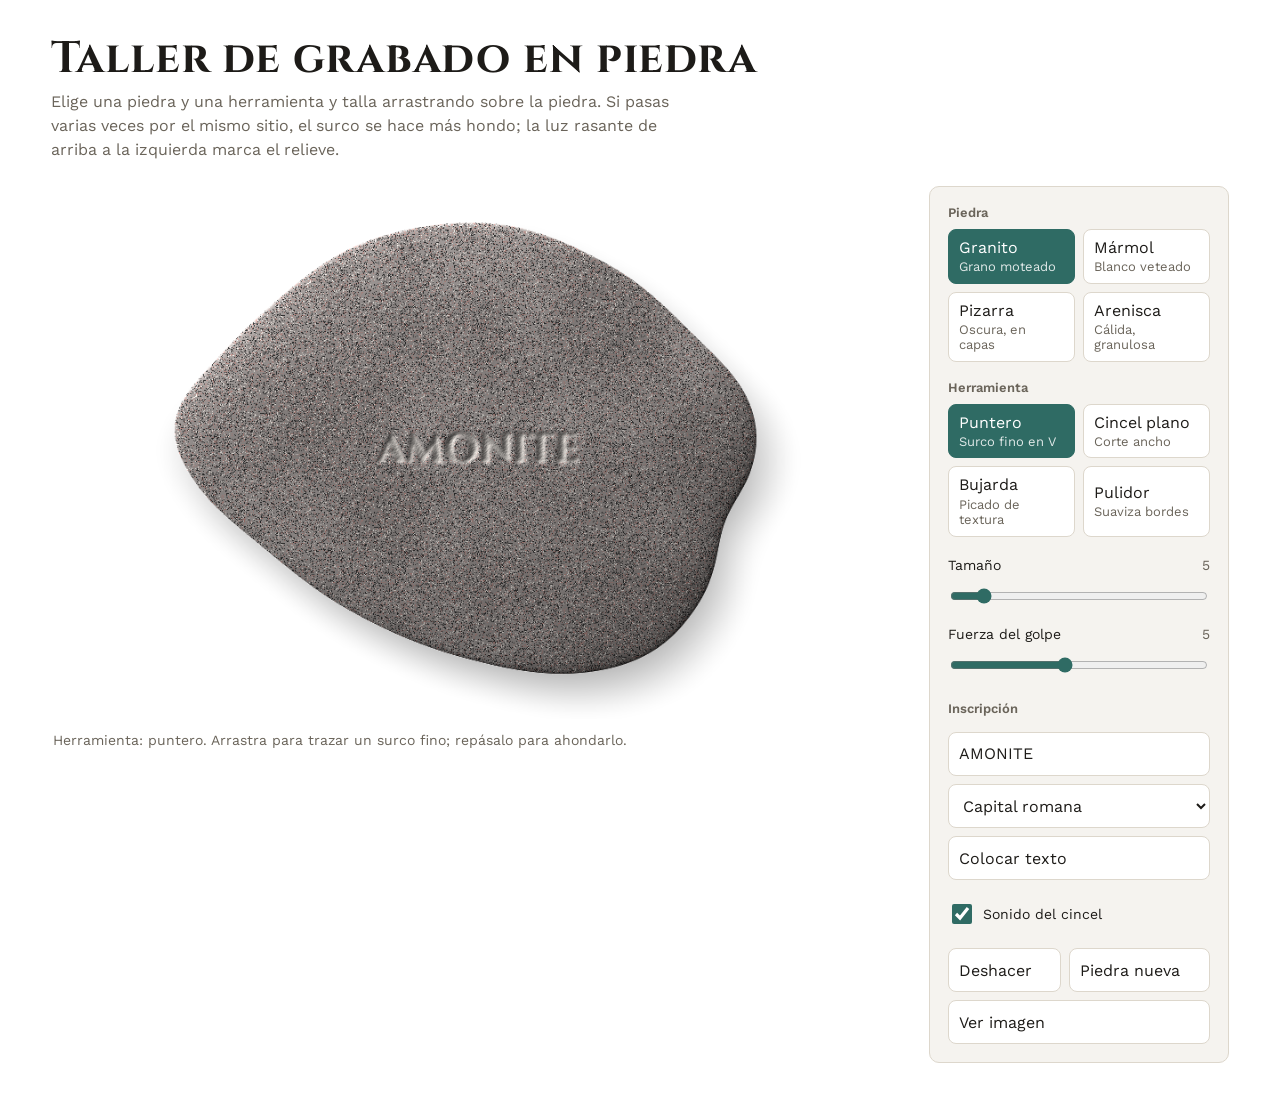
==== index.html @ 9879a631 "Add files via upload" ====
<!DOCTYPE html>
<html lang="es">
<head>
<meta charset="utf-8">
<meta name="description" content="Simulador para grabar a cincel sobre piedra: granito, mármol, pizarra y arenisca.">
<meta name="viewport" content="width=device-width,initial-scale=1">
<title>Taller de grabado en piedra</title>
<link rel="preconnect" href="https://fonts.googleapis.com">
<link rel="stylesheet" href="https://fonts.googleapis.com/css2?family=Cinzel:wght@500;700&family=Work+Sans:wght@400;500;600&display=swap">
<link rel="stylesheet" href="style.css">
</head>
<body>
<header>
  <h1>Taller de grabado en piedra</h1>
  <p>Elige una piedra y una herramienta y talla arrastrando sobre la piedra. Si pasas varias veces por el mismo sitio, el surco se hace más hondo; la luz rasante de arriba a la izquierda marca el relieve.</p>
</header>
<main>
  <section class="bench">
    <div class="slab" id="slab">
      <canvas id="cv" width="960" height="600" aria-label="Piedra para grabar"></canvas>
      <canvas id="fx" width="960" height="600" aria-hidden="true"></canvas>
    </div>
    <p class="hint" id="hint">Herramienta: puntero. Arrastra para trazar un surco fino.</p>
  </section>
  <aside>
    <div>
      <h2>Piedra</h2>
      <div class="grid" id="stones"></div>
    </div>
    <div>
      <h2>Herramienta</h2>
      <div class="grid" id="tools"></div>
    </div>
    <div style="display:grid;gap:10px">
      <label class="r">Tamaño <output id="szO"></output><input type="range" id="sz" min="2" max="30" value="5"></label>
      <label class="r">Fuerza del golpe <output id="frO"></output><input type="range" id="fr" min="1" max="10" value="5"></label>
    </div>
    <div class="txt">
      <h2>Inscripción</h2>
      <input type="text" id="tx" value="AMONITE" maxlength="40" aria-label="Texto a grabar">
      <div class="row">
        <select id="fo" aria-label="Tipo de letra">
          <option value="700 VAR Cinzel, serif">Capital romana</option>
          <option value="600 VAR 'Work Sans', sans-serif">Palo seco</option>
          <option value="italic 500 VAR Georgia, serif">Cursiva</option>
        </select>
        <button id="txB" aria-pressed="false">Colocar texto</button>
      </div>
    </div>
    <label class="chk"><input type="checkbox" id="snd" checked> Sonido del cincel</label>
    <div class="row">
      <button id="undo">Deshacer</button>
      <button id="reset">Piedra nueva</button>
      <button id="save">Ver imagen</button>
    </div>
  </aside>
</main>
<div class="modal" id="modal" role="dialog" aria-modal="true" aria-label="Imagen de la piedra">
  <div>
    <img id="out" alt="Tu piedra grabada">
    
    <div class="row"><a id="dl" class="btn" download="piedra-grabada.png">Descargar PNG</a><button id="close">Cerrar</button></div>
  </div>
</div>
<script src="script.js"></script>
</body>
</html>
---- style.css ----
/* VOICE: tactile, quiet, a stonemason's workshop
   IDEA: a slab lying on the bench, tools racked beside it
   PICTURE: the stone itself, large, lit from the upper left, carved live
   COLOUR and TYPE: workshop plaster ground, charcoal ink, patina-green accent; Cinzel (inscription capitals) + Work Sans
   LAYOUT: slab dominant, tool rack in a column at the side, stacked on phones */
:root{color-scheme:light;--bg:#fff;--panel:#f5f3ef;--ink:#1d1b18;--mute:#6a645a;--line:#ddd7cc;--acc:#2f6b64;--accInk:#fff}
*{box-sizing:border-box;min-width:0}
body{margin:0;background:var(--bg);color:var(--ink);font:16px/1.5 "Work Sans",system-ui,sans-serif;overflow-x:clip}
header{padding:clamp(20px,3vw,36px) max(4vw,16px) 8px;max-width:1320px;margin:auto}
h1{font:700 clamp(28px,4vw,44px)/1.05 Cinzel,serif;margin:0;letter-spacing:.02em;text-wrap:balance}
header p{margin:8px 0 0;color:var(--mute);max-width:62ch}
main{display:grid;grid-template-columns:minmax(0,1fr) 300px;gap:24px;padding:16px max(4vw,16px) 40px;max-width:1320px;margin:auto;align-items:start}
.bench{position:relative}
.slab{position:relative;aspect-ratio:8/5;touch-action:none;cursor:none;background:#fff}
.slab canvas{position:absolute;inset:0;width:100%;height:100%;display:block}
.hint{margin:10px 2px 0;color:var(--mute);font-size:14px}
aside{background:var(--panel);border:1px solid var(--line);border-radius:10px;padding:18px;display:grid;gap:18px}
h2{font:600 13px/1.2 "Work Sans",sans-serif;margin:0 0 8px;color:var(--mute)}
.grid{display:grid;grid-template-columns:1fr 1fr;gap:8px}
button,select,input[type=text]{font:inherit;font-size:16px;color:var(--ink);background:var(--bg);border:1px solid var(--line);border-radius:8px;min-height:44px;padding:8px 10px}
button{cursor:pointer;text-align:start;line-height:1.2}
button small{display:block;color:var(--mute);font-size:13px;margin-top:2px}
button[aria-pressed=true]{background:var(--acc);color:var(--accInk);border-color:var(--acc)}
button[aria-pressed=true] small{color:inherit;opacity:.85}
button:focus-visible,select:focus-visible,input:focus-visible{outline:3px solid var(--acc);outline-offset:2px}
label.r{display:grid;grid-template-columns:1fr auto;gap:2px 8px;font-size:14px}
label.r output{color:var(--mute)}
label.r input{grid-column:1/-1;accent-color:var(--acc);height:32px}
.row{display:flex;gap:8px;flex-wrap:wrap}
.row>*{flex:1 1 auto}
.txt{display:grid;gap:8px}
.chk{display:flex;align-items:center;gap:8px;font-size:14px;min-height:32px}
.chk input{width:20px;height:20px;accent-color:var(--acc)}
.modal{position:fixed;inset:0;background:rgba(0,0,0,.7);display:none;place-items:center;padding:20px;z-index:9}
.modal.on{display:grid}
.modal div{background:var(--panel);padding:16px;border-radius:10px;max-width:min(960px,100%);display:grid;gap:10px}
.modal img{width:100%;height:auto;border-radius:4px}
.modal p{margin:0;font-size:14px;color:var(--mute)}
@media(max-width:900px){main{grid-template-columns:minmax(0,1fr)}}
@media(prefers-reduced-motion:reduce){.slab{transition:none}}
.btn{display:inline-flex;align-items:center;justify-content:center;min-height:44px;padding:8px 12px;border-radius:8px;background:var(--acc);color:var(--accInk);text-decoration:none;font-weight:500}
.btn:focus-visible{outline:3px solid var(--acc);outline-offset:2px}
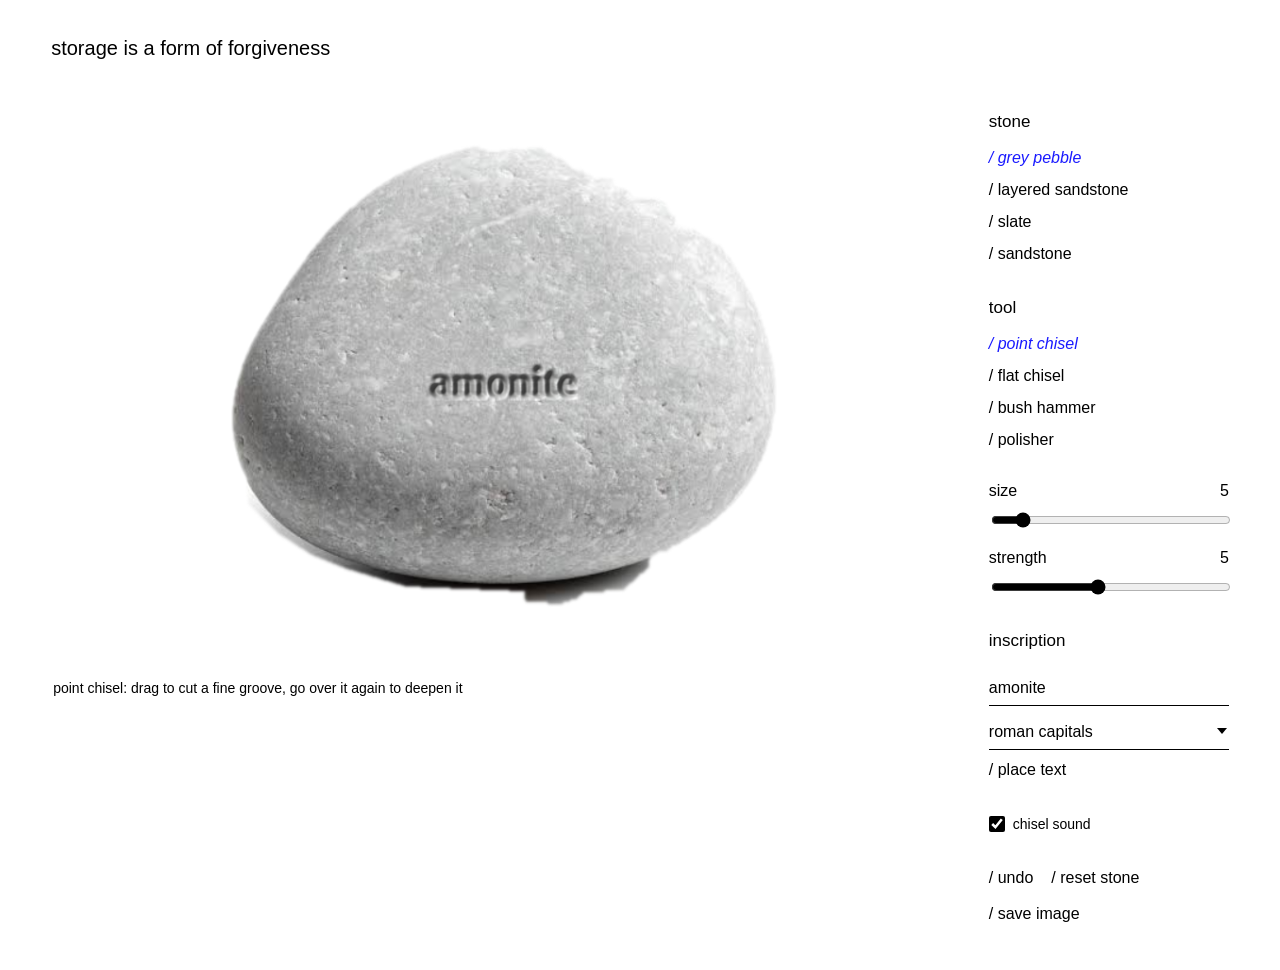
==== commit 914362fc: "Add files via upload" ====
--- a/index.html
+++ b/index.html
@@ -1,65 +1,64 @@
 <!DOCTYPE html>
-<html lang="es">
+<html lang="en">
 <head>
 <meta charset="utf-8">
-<meta name="description" content="Simulador para grabar a cincel sobre piedra: granito, mármol, pizarra y arenisca.">
+<meta name="description" content="A stone-carving simulator: photographed stones.">
 <meta name="viewport" content="width=device-width,initial-scale=1">
-<title>Taller de grabado en piedra</title>
+<title>Storage is a form of forgiveness</title>
 <link rel="preconnect" href="https://fonts.googleapis.com">
-<link rel="stylesheet" href="https://fonts.googleapis.com/css2?family=Cinzel:wght@500;700&family=Work+Sans:wght@400;500;600&display=swap">
+<link rel="stylesheet" href="https://fonts.googleapis.com/css2?family=Cinzel:wght@500;700&display=swap">
 <link rel="stylesheet" href="style.css">
 </head>
 <body>
 <header>
-  <h1>Taller de grabado en piedra</h1>
-  <p>Elige una piedra y una herramienta y talla arrastrando sobre la piedra. Si pasas varias veces por el mismo sitio, el surco se hace más hondo; la luz rasante de arriba a la izquierda marca el relieve.</p>
+  <h1>Storage is a form of forgiveness</h1>
 </header>
 <main>
   <section class="bench">
     <div class="slab" id="slab">
-      <canvas id="cv" width="960" height="600" aria-label="Piedra para grabar"></canvas>
+      <canvas id="cv" width="960" height="600" aria-label="Stone to carve"></canvas>
       <canvas id="fx" width="960" height="600" aria-hidden="true"></canvas>
     </div>
-    <p class="hint" id="hint">Herramienta: puntero. Arrastra para trazar un surco fino.</p>
+    <p class="hint" id="hint">point chisel: drag to cut a fine groove</p>
   </section>
   <aside>
     <div>
-      <h2>Piedra</h2>
+      <h2>stone</h2>
       <div class="grid" id="stones"></div>
     </div>
     <div>
-      <h2>Herramienta</h2>
+      <h2>tool</h2>
       <div class="grid" id="tools"></div>
     </div>
     <div style="display:grid;gap:10px">
-      <label class="r">Tamaño <output id="szO"></output><input type="range" id="sz" min="2" max="30" value="5"></label>
-      <label class="r">Fuerza del golpe <output id="frO"></output><input type="range" id="fr" min="1" max="10" value="5"></label>
+      <label class="r">Size <output id="szO"></output><input type="range" id="sz" min="2" max="30" value="5"></label>
+      <label class="r">Strength <output id="frO"></output><input type="range" id="fr" min="1" max="10" value="5"></label>
     </div>
     <div class="txt">
-      <h2>Inscripción</h2>
-      <input type="text" id="tx" value="AMONITE" maxlength="40" aria-label="Texto a grabar">
+      <h2>inscription</h2>
+      <input type="text" id="tx" value="amonite" maxlength="40" aria-label="Text to carve">
       <div class="row">
-        <select id="fo" aria-label="Tipo de letra">
-          <option value="700 VAR Cinzel, serif">Capital romana</option>
-          <option value="600 VAR 'Work Sans', sans-serif">Palo seco</option>
-          <option value="italic 500 VAR Georgia, serif">Cursiva</option>
+        <select id="fo" aria-label="Typeface">
+          <option value="700 VAR Cinzel, serif">Roman capitals</option>
+          <option value="700 VAR 'Helvetica Neue', Helvetica, Arial, sans-serif">Sans serif</option>
+          <option value="italic 500 VAR Georgia, serif">Italic</option>
         </select>
-        <button id="txB" aria-pressed="false">Colocar texto</button>
+        <button id="txB" aria-pressed="false">Place text</button>
       </div>
     </div>
-    <label class="chk"><input type="checkbox" id="snd" checked> Sonido del cincel</label>
+    <label class="chk"><input type="checkbox" id="snd" checked> Chisel sound</label>
     <div class="row">
-      <button id="undo">Deshacer</button>
-      <button id="reset">Piedra nueva</button>
-      <button id="save">Ver imagen</button>
+      <button id="undo">Undo</button>
+      <button id="reset">Reset stone</button>
+      <button id="save">Save image</button>
     </div>
   </aside>
 </main>
-<div class="modal" id="modal" role="dialog" aria-modal="true" aria-label="Imagen de la piedra">
+<div class="modal" id="modal" role="dialog" aria-modal="true" aria-label="Stone image">
   <div>
-    <img id="out" alt="Tu piedra grabada">
+    <img id="out" alt="Your carved stone">
     
-    <div class="row"><a id="dl" class="btn" download="piedra-grabada.png">Descargar PNG</a><button id="close">Cerrar</button></div>
+    <div class="row"><a id="dl" class="btn" download="carved-stone.png">Download PNG</a><button id="close">Close</button></div>
   </div>
 </div>
 <script src="script.js"></script>
--- a/style.css
+++ b/style.css
@@ -1,42 +1,46 @@
 /* VOICE: tactile, quiet, a stonemason's workshop
    IDEA: a slab lying on the bench, tools racked beside it
    PICTURE: the stone itself, large, lit from the upper left, carved live
-   COLOUR and TYPE: workshop plaster ground, charcoal ink, patina-green accent; Cinzel (inscription capitals) + Work Sans
+   COLOUR and TYPE: workshop plaster ground, charcoal ink, patina-green accent; Helvetica, regular weight, all lowercase, italic link-blue selection; Cinzel only for carving
    LAYOUT: slab dominant, tool rack in a column at the side, stacked on phones */
-:root{color-scheme:light;--bg:#fff;--panel:#f5f3ef;--ink:#1d1b18;--mute:#6a645a;--line:#ddd7cc;--acc:#2f6b64;--accInk:#fff}
+:root{color-scheme:light;--bg:#fff;--ink:#000;--mute:#000;--line:#000;--link:#1a1aff}
 *{box-sizing:border-box;min-width:0}
-body{margin:0;background:var(--bg);color:var(--ink);font:16px/1.5 "Work Sans",system-ui,sans-serif;overflow-x:clip}
+body{margin:0;background:var(--bg);color:var(--ink);font:17px/1.45 "Helvetica Neue",Helvetica,Arial,sans-serif;overflow-x:clip}
 header{padding:clamp(20px,3vw,36px) max(4vw,16px) 8px;max-width:1320px;margin:auto}
-h1{font:700 clamp(28px,4vw,44px)/1.05 Cinzel,serif;margin:0;letter-spacing:.02em;text-wrap:balance}
-header p{margin:8px 0 0;color:var(--mute);max-width:62ch}
-main{display:grid;grid-template-columns:minmax(0,1fr) 300px;gap:24px;padding:16px max(4vw,16px) 40px;max-width:1320px;margin:auto;align-items:start}
+h1{font:400 20px/1.2 "Helvetica Neue",Helvetica,Arial,sans-serif;margin:0 0 18px}
+header p{margin:8px 0 0;max-width:62ch}
+main{display:grid;grid-template-columns:minmax(0,1fr) 240px;gap:32px;padding:16px max(4vw,16px) 40px;max-width:1320px;margin:auto;align-items:start}
 .bench{position:relative}
 .slab{position:relative;aspect-ratio:8/5;touch-action:none;cursor:none;background:#fff}
 .slab canvas{position:absolute;inset:0;width:100%;height:100%;display:block}
-.hint{margin:10px 2px 0;color:var(--mute);font-size:14px}
-aside{background:var(--panel);border:1px solid var(--line);border-radius:10px;padding:18px;display:grid;gap:18px}
-h2{font:600 13px/1.2 "Work Sans",sans-serif;margin:0 0 8px;color:var(--mute)}
-.grid{display:grid;grid-template-columns:1fr 1fr;gap:8px}
-button,select,input[type=text]{font:inherit;font-size:16px;color:var(--ink);background:var(--bg);border:1px solid var(--line);border-radius:8px;min-height:44px;padding:8px 10px}
-button{cursor:pointer;text-align:start;line-height:1.2}
-button small{display:block;color:var(--mute);font-size:13px;margin-top:2px}
-button[aria-pressed=true]{background:var(--acc);color:var(--accInk);border-color:var(--acc)}
-button[aria-pressed=true] small{color:inherit;opacity:.85}
-button:focus-visible,select:focus-visible,input:focus-visible{outline:3px solid var(--acc);outline-offset:2px}
-label.r{display:grid;grid-template-columns:1fr auto;gap:2px 8px;font-size:14px}
-label.r output{color:var(--mute)}
-label.r input{grid-column:1/-1;accent-color:var(--acc);height:32px}
-.row{display:flex;gap:8px;flex-wrap:wrap}
-.row>*{flex:1 1 auto}
+.hint{margin:10px 2px 0;font-size:14px}
+/* menú: texto plano, negro; seleccionado en azul de enlace; subrayado al pasar */
+aside{display:grid;gap:22px;padding-top:4px}
+h2{font:400 17px/1.2 "Helvetica Neue",Helvetica,Arial,sans-serif;margin:0 0 10px;color:#000;text-transform:lowercase}
+.grid{display:flex;flex-direction:column;align-items:flex-start;gap:0}
+button{font:inherit;font-size:16px;color:#000;background:none;border:0;border-radius:0;padding:4px 0;min-height:32px;cursor:pointer;text-align:start;line-height:1.3;text-underline-offset:3px}
+button small{display:none}
+button:hover{text-decoration:underline}
+button::before{content:'/ '}
+button[aria-pressed=true]{color:var(--link);font-style:italic}
+button:focus-visible,select:focus-visible,input:focus-visible,a:focus-visible{outline:1px solid var(--link);outline-offset:3px}
+select,input[type=text]{font:inherit;font-size:16px;color:#000;background:none;border:0;border-bottom:1px solid #000;border-radius:0;padding:6px 0;min-height:36px;width:100%}
+select{cursor:pointer;appearance:none;background:url("data:image/svg+xml,%3Csvg xmlns='http://www.w3.org/2000/svg' width='10' height='6'%3E%3Cpath d='M0 0l5 6 5-6' fill='%23000'/%3E%3C/svg%3E") no-repeat right 2px center}
+label.r{display:grid;grid-template-columns:1fr auto;gap:2px 8px;font-size:16px}
+label.r input{grid-column:1/-1;accent-color:#000;height:28px;width:100%}
+.row{display:flex;gap:4px 18px;flex-wrap:wrap;align-items:center}
 .txt{display:grid;gap:8px}
-.chk{display:flex;align-items:center;gap:8px;font-size:14px;min-height:32px}
-.chk input{width:20px;height:20px;accent-color:var(--acc)}
-.modal{position:fixed;inset:0;background:rgba(0,0,0,.7);display:none;place-items:center;padding:20px;z-index:9}
+.chk{display:flex;align-items:center;gap:8px;font-size:14px;min-height:32px;cursor:pointer}
+.chk input{width:16px;height:16px;accent-color:#000;margin:0}
+.modal{position:fixed;inset:0;background:rgba(255,255,255,.92);display:none;place-items:center;padding:20px;z-index:9}
 .modal.on{display:grid}
-.modal div{background:var(--panel);padding:16px;border-radius:10px;max-width:min(960px,100%);display:grid;gap:10px}
-.modal img{width:100%;height:auto;border-radius:4px}
-.modal p{margin:0;font-size:14px;color:var(--mute)}
-@media(max-width:900px){main{grid-template-columns:minmax(0,1fr)}}
-@media(prefers-reduced-motion:reduce){.slab{transition:none}}
-.btn{display:inline-flex;align-items:center;justify-content:center;min-height:44px;padding:8px 12px;border-radius:8px;background:var(--acc);color:var(--accInk);text-decoration:none;font-weight:500}
-.btn:focus-visible{outline:3px solid var(--acc);outline-offset:2px}
+.modal div{background:#fff;padding:16px;max-width:min(960px,100%);display:grid;gap:10px}
+.modal img{width:100%;height:auto}
+.btn::before{content:'/ '}
+.btn{color:#000;text-decoration:none;font-size:16px;padding:4px 0;text-underline-offset:3px}
+.btn:hover{text-decoration:underline}
+@media(max-width:900px){main{grid-template-columns:minmax(0,1fr)}.grid{flex-direction:row;flex-wrap:wrap;gap:0 18px}}
+aside h2{margin-top:6px}
+label.r,.chk{text-transform:lowercase}
+body,button,select,option,.btn{text-transform:lowercase}
+input[type=text]{text-transform:none}
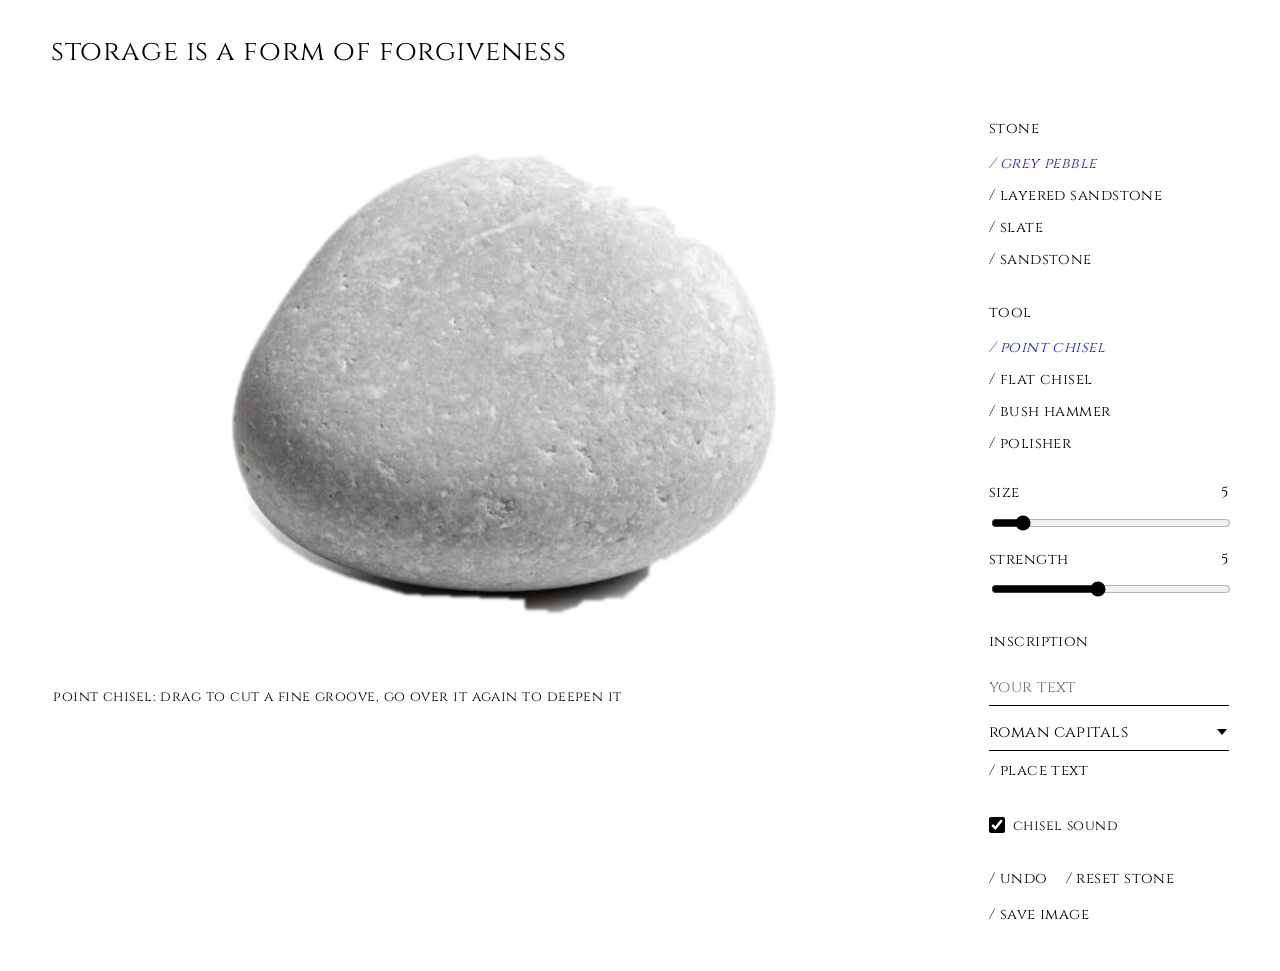
==== commit 74eb16b0: "Rename index (2).html to index.html" ====
--- a/index.html
+++ b/index.html
@@ -6,7 +6,7 @@
 <meta name="viewport" content="width=device-width,initial-scale=1">
 <title>Storage is a form of forgiveness</title>
 <link rel="preconnect" href="https://fonts.googleapis.com">
-<link rel="stylesheet" href="https://fonts.googleapis.com/css2?family=Cinzel:wght@500;700&display=swap">
+<link rel="stylesheet" href="https://fonts.googleapis.com/css2?family=Cinzel:wght@400;500;700&display=swap">
 <link rel="stylesheet" href="style.css">
 </head>
 <body>
@@ -36,7 +36,7 @@
     </div>
     <div class="txt">
       <h2>inscription</h2>
-      <input type="text" id="tx" value="amonite" maxlength="40" aria-label="Text to carve">
+      <input type="text" id="tx" value="" placeholder="your text" maxlength="40" aria-label="Text to carve">
       <div class="row">
         <select id="fo" aria-label="Typeface">
           <option value="700 VAR Cinzel, serif">Roman capitals</option>
--- a/style.css
+++ b/style.css
@@ -1,13 +1,13 @@
 /* VOICE: tactile, quiet, a stonemason's workshop
    IDEA: a slab lying on the bench, tools racked beside it
    PICTURE: the stone itself, large, lit from the upper left, carved live
-   COLOUR and TYPE: workshop plaster ground, charcoal ink, patina-green accent; Helvetica, regular weight, all lowercase, italic link-blue selection; Cinzel only for carving
+   COLOUR and TYPE: workshop plaster ground, charcoal ink, patina-green accent; Cinzel throughout, regular weight, all lowercase, italic link-blue selection; Cinzel only for carving
    LAYOUT: slab dominant, tool rack in a column at the side, stacked on phones */
 :root{color-scheme:light;--bg:#fff;--ink:#000;--mute:#000;--line:#000;--link:#1a1aff}
 *{box-sizing:border-box;min-width:0}
-body{margin:0;background:var(--bg);color:var(--ink);font:17px/1.45 "Helvetica Neue",Helvetica,Arial,sans-serif;overflow-x:clip}
+body{margin:0;background:var(--bg);color:var(--ink);font:15px/1.5 Cinzel,"Times New Roman",serif;letter-spacing:.03em;overflow-x:clip}
 header{padding:clamp(20px,3vw,36px) max(4vw,16px) 8px;max-width:1320px;margin:auto}
-h1{font:400 20px/1.2 "Helvetica Neue",Helvetica,Arial,sans-serif;margin:0 0 18px}
+h1{font:400 28px/1.15 Cinzel,"Times New Roman",serif;letter-spacing:.02em;margin:0 0 18px}
 header p{margin:8px 0 0;max-width:62ch}
 main{display:grid;grid-template-columns:minmax(0,1fr) 240px;gap:32px;padding:16px max(4vw,16px) 40px;max-width:1320px;margin:auto;align-items:start}
 .bench{position:relative}
@@ -16,17 +16,17 @@
 .hint{margin:10px 2px 0;font-size:14px}
 /* menú: texto plano, negro; seleccionado en azul de enlace; subrayado al pasar */
 aside{display:grid;gap:22px;padding-top:4px}
-h2{font:400 17px/1.2 "Helvetica Neue",Helvetica,Arial,sans-serif;margin:0 0 10px;color:#000;text-transform:lowercase}
+h2{font:400 15px/1.2 Cinzel,"Times New Roman",serif;margin:0 0 10px;color:#000;text-transform:lowercase}
 .grid{display:flex;flex-direction:column;align-items:flex-start;gap:0}
-button{font:inherit;font-size:16px;color:#000;background:none;border:0;border-radius:0;padding:4px 0;min-height:32px;cursor:pointer;text-align:start;line-height:1.3;text-underline-offset:3px}
+button{font:inherit;font-size:15px;letter-spacing:inherit;color:#000;background:none;border:0;border-radius:0;padding:4px 0;min-height:32px;cursor:pointer;text-align:start;line-height:1.3;text-underline-offset:3px}
 button small{display:none}
 button:hover{text-decoration:underline}
 button::before{content:'/ '}
 button[aria-pressed=true]{color:var(--link);font-style:italic}
 button:focus-visible,select:focus-visible,input:focus-visible,a:focus-visible{outline:1px solid var(--link);outline-offset:3px}
-select,input[type=text]{font:inherit;font-size:16px;color:#000;background:none;border:0;border-bottom:1px solid #000;border-radius:0;padding:6px 0;min-height:36px;width:100%}
+select,input[type=text]{font:inherit;font-size:16px;letter-spacing:inherit;color:#000;background:none;border:0;border-bottom:1px solid #000;border-radius:0;padding:6px 0;min-height:36px;width:100%}
 select{cursor:pointer;appearance:none;background:url("data:image/svg+xml,%3Csvg xmlns='http://www.w3.org/2000/svg' width='10' height='6'%3E%3Cpath d='M0 0l5 6 5-6' fill='%23000'/%3E%3C/svg%3E") no-repeat right 2px center}
-label.r{display:grid;grid-template-columns:1fr auto;gap:2px 8px;font-size:16px}
+label.r{display:grid;grid-template-columns:1fr auto;gap:2px 8px;font-size:15px}
 label.r input{grid-column:1/-1;accent-color:#000;height:28px;width:100%}
 .row{display:flex;gap:4px 18px;flex-wrap:wrap;align-items:center}
 .txt{display:grid;gap:8px}
@@ -37,7 +37,7 @@
 .modal div{background:#fff;padding:16px;max-width:min(960px,100%);display:grid;gap:10px}
 .modal img{width:100%;height:auto}
 .btn::before{content:'/ '}
-.btn{color:#000;text-decoration:none;font-size:16px;padding:4px 0;text-underline-offset:3px}
+.btn{color:#000;text-decoration:none;font-size:15px;padding:4px 0;text-underline-offset:3px}
 .btn:hover{text-decoration:underline}
 @media(max-width:900px){main{grid-template-columns:minmax(0,1fr)}.grid{flex-direction:row;flex-wrap:wrap;gap:0 18px}}
 aside h2{margin-top:6px}
